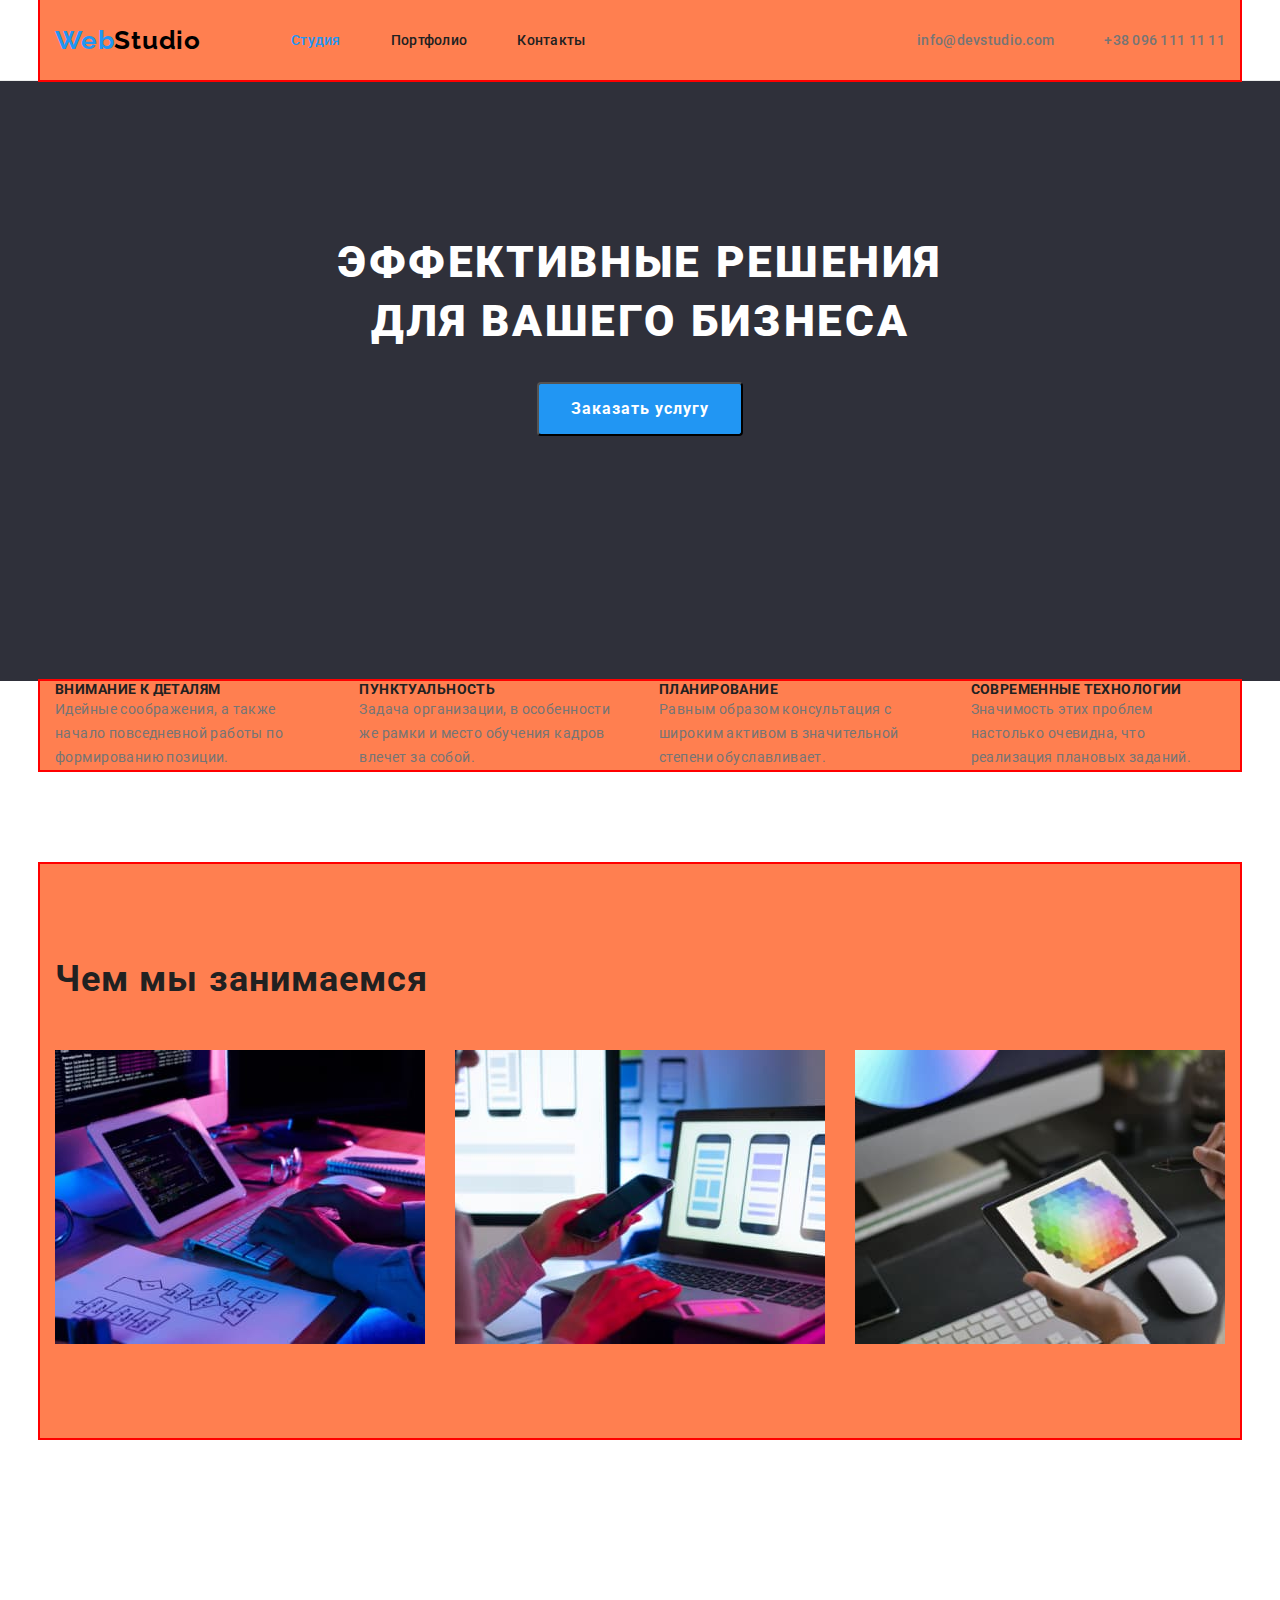
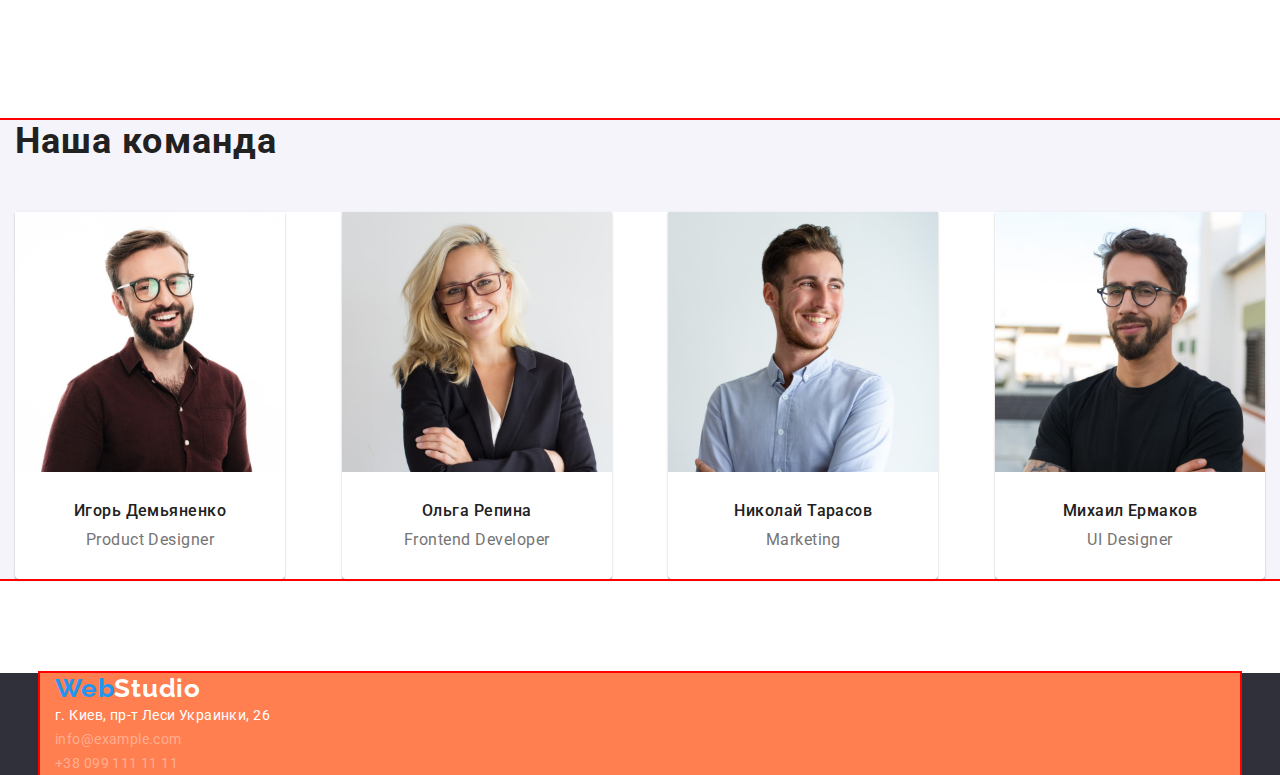
==== index.html @ 1c473a38 "правки" ====
<!DOCTYPE html>
<html lang="ru">
 <head>
    <meta charset="UTF-8">
    <meta http-equiv="X-UA-Compatible" content="IE=edge">
    <meta name="viewport" content="width=device-width, initial-scale=1.0">
    <title>ДЗ </title>
    <link 
       href="https://fonts.googleapis.com/css2?family=Raleway:wght@700&family=Roboto:wght@400;500;700;900&display=swap" 
       rel="stylesheet">
    <link  href="https://cdnjs.cloudflare.com/ajax/libs/modern-normalize/1.1.0/modern-normalize.min.css" rel="stylesheet">
      
    <link rel="stylesheet" href="./css/style.css">
 </head>
   <body>
        <header class="header">
            <div class="container header-container"> 
                <nav class="navigation">
                    <a class="site-logo" href="./index.html" lang="en">Web<span class="site-color">Studio</span> </a>
                    <ul class="site-nav list">
                        <li class="list-item"><a href="" class="link current">Студия</a></li>
                        <li class="list-item"><a href="./portfolio.html" class="link">Портфолио</a></li>
                        <li class="list-item"><a href="" class="link">Контакты</a> </li>
                    </ul>
                </nav>    
                    <ul class="contact-list list">
                        <li class="contact-item">
                            <a href="mailto:info@devstudio.com" class="contact-link">info@devstudio.com</a>
                        </li>
                        <li class="contact-item">
                            <a href="tel:+380961111111" class="contact-link">+38 096 111 11 11</a>
                        </li>
                    </ul>
            </div>
        </header>
        <main>
            <section  class="section box">
                <h1 class="box-title">Эффективные решения <br> для вашего бизнеса</h1>
                <button type="button" class="box-button">Заказать услугу</button>   
            </section>

            <section class="benefits section">
                <div class="container"> 
                    <h2 hidden> Наши преимущества</h2>
                    <ul class="benefits-list list">
                        <li class="benefits-item">
                            <h3 class="benefits-title">Внимание к деталям</h3>
                            <p class="benefits-text">
                                    Идейные соображения, а также начало повседневной работы по формированию позиции.
                            </p>
                        </li>
                        <li class="benefits-item">
                            <h3 class="benefits-title">Пунктуальность</h3>
                             <p class="benefits-text">
                                    Задача организации, в особенности же рамки и место обучения кадров влечет за собой.
                             </p>
                        </li>
                        <li class="benefits-item">
                            <h3 class="benefits-title">Планирование</h3>
                            <p class="benefits-text">
                                    Равным образом консультация с широким активом в значительной степени обуславливает.
                            </p>
                        </li>
                        <li class="benefits-item">
                            <h3 class="benefits-title">Современные технологии</h3>
                            <p class="benefits-text">
                                    Значимость этих проблем настолько очевидна, что реализация плановых заданий.
                            </p>
                        </li>
                    </ul>
                </div> 
            </section>   

            <section class="directions section">
                <div class="container">
                    <h2 class="directions-title">Чем мы занимаемся</h2>
                    <ul class="directions-list list"> 
                        <li class="directions-item">
                            <a href="#" class="directions-link"><img src="./images/box1.jpg" alt="Работает за компютером"  width="370" height="297"></a>
                        </li>  
                        <li class="directions-item">
                            <a href="#" class="directions-link"><img src="./images/box2.jpg" alt="Выбирает дизайн мобильного приложения" width="370" height="297"></a> 
                         </li>
                        <li class="directions-item">
                                <a href="#" class="directions-link"><img src="./images/box3.jpg" alt="Выбирает цвет в палитре" width="370" height="297"></a>
                         </li>
                     </ul>
                 </div>
            </section>       
                <section class="team section"></section>
                    <div class="container team-container"> 
                        <h2 class="team-title">Наша команда</h2>
                        <ul class="team-list list">
                            <li class="team-item">
                                <img src="./images/productdesigner.jpg" alt="Фото Игоря Демьяненко" width="270" height="260">
                                <h3 class="team-name">Игорь Демьяненко</h3>
                                <p class="team-position">Product Designer</p>
                            </li>                   
                            <li class="team-item">
                                <img src="./images/frontenddeveloper.jpg" alt="Фото Ольги Репиной" width="270" height="260">
                                <h3 class="team-name">Ольга Репина</h3>
                                <p class="team-position">Frontend Developer</p>
                            </li>
                            <li class="team-item">
                                <img src="./images/marketing.jpg" alt="Фото Николая Тарасова" width="270" height="260">
                                <h3 class="team-name">Николай Тарасов</h3>
                                <p class="team-position">Marketing</p>
                            </li>
                            <li class="team-item">
                                <img src="./images/uidesigner.jpg" alt="Фото Михаила Ермакова" width="270" height="260">
                                <h3 class="team-name">Михаил Ермаков</h3>
                                <p class="team-position">UI Designer</p>
                            </li>
                        </ul>   
                    </div> 
                </section>        
        </main>
        <footer class="footer">
            <div class="footer-container container"> 
                <a class="footer-logo"  href="./index.html" lang="en" >Web<span class="footer-color">Studio</span></a> 
                <address class="address">
                    <ul class="address-list list">
                        <li class="address-item">
                            <a href="https://www.google.com.ua/maps/place/%D0%B1%D1%83%D0%BB.+%D0%9B%D0%B5%D1%81%D0%B8+%D0%A3%D0%BA%D1%80%D0%B0%D0%B8%D0%BD%D0%BA%D0%B8,+26,+%D0%9A%D0%B8%D0%B5%D0%B2,+02000/@50.4265807,30.5361971,17z/data=!3m1!4b1!4m5!3m4!1s0x40d4cf0e033ecbe9:0x57a4dffefec77da0!8m2!3d50.4265807!4d30.5383858?hl=ru" 
                                target="_blank" class="footer-address">г. Киев, пр-т Леси Украинки, 26</a>
                            </li>
                        <li class="address-item">
                            <a href="mailto:info@example.com" class="footer-link">info@example.com</a>
                        </li>
                        <li class="address-item">
                            <a href="tel:+3809911111111" class="footer-link">+38 099 111 11 11</a>
                        </li>
                    </ul>
                </address>
            </div>    
        </footer>
   </body>
</html>
---- css/style.css ----
:root{
   --primary-text-color: #757575;
   --title-text-color: #212121;
   --accent-color: #2196F3;
   --color-logo: #000000;
   --color-background: #2F303A;
   --color-footer-contact: #FFFFFF60;
   --background-button-member: #F5F4FA;
   --primary-color-white: #FFFFFF;
   --color-box-button: #188CEB;
}
/*reset*/
h1,
h2,h3,h4,h5,h6,p{
    margin-top: 0;
    margin-bottom: 0;
}
body{
font-family: roboto, sans-serif;
}
.list {
    list-style: none;
    /* обнуление что бы не было пробития после списка*/
    padding: 0;
    margin: 0;
}
img {
    display: block;
    max-width: 100%;
    height: auto;
}

/*----------------*/
.container {
    width: 1200px;
    margin: 0 auto;
    padding: 0 15px;

   outline: 2px solid red;
   background-color: coral;
   
}
.section {
    padding-bottom: 94px;
}
/*header позиционирование*/
.header {
    border-bottom: 1px solid #ececec;
}

.header-container {
    display: flex;
    justify-content: center;
}

.navigation,
.site-nav,
.contact-list{
    display: flex;
    align-items: center;
}
.site-nav{
margin-left: 90px;
}
.list-item+.list-item {
    padding-left: 50px;
}
.list-item {
    display: flex;
    align-items: center;
}
.list-item a {
    display: flex;
    padding-top: 32px;
    padding-bottom: 32px;
}
.contact-list{
    margin-left: auto;
    
}
.contact-item+.contact-item {
    padding-left: 50px;
}



/* LOGO*/
.site-logo {
    color: var(--accent-color);
    font-family: Raleway, cursive;
    font-weight: 700;
    font-size: 26px;
    line-height: 1.17;
    text-decoration: none;
    text-transform: none;
    letter-spacing: 0.03em; 
    
}
.site-color{
    color: var(--color-logo);
}
/* NAV*/

.link {
    color: var(--title-text-color);
    font-weight: 500;
    font-size: 14px;
    line-height: 1.17;
    text-decoration: none;
    text-transform: none;
    letter-spacing: 0.02em; 
}
.link:hover,
.link:focus {
    color: var(--accent-color);
}
.site-nav .link.current {
    color: var(--accent-color);
}
.contact-link {
   color: var(--primary-text-color);
   font-weight: 500;
   font-size: 14px;
   line-height: 1.17;
   text-decoration: none;
   text-transform: none;
   letter-spacing: 0.02em;
}
.contact-link:hover,
.contact-link:focus {
   color: var(--accent-color);
}
/*MAIN секция BOX*/
.box {
    background-color: var(--color-background);
    text-align: center; 
    height: 600px;

    display: flex;
    flex-direction: column;
    justify-content: center;
    align-items: center;
    
}
.box-title{
    width: 969px;
    margin-bottom: 30px;

    color: var(--primary-color-white);
    font-weight: 900;
    font-size: 44px;
    line-height: 1.36;
    text-align: center;
    text-transform: uppercase;
    letter-spacing: 0.06em;
}
.box-button{
    color: var(--primary-color-white);
    background-color: var(--accent-color);
    font-family: Roboto,
     sans-serif;
    font-weight: 700;
    font-size: 16px;
    line-height: 1.88;
    cursor: pointer;
    text-transform: none;
    letter-spacing: 0.06em;

    transition-property: background-color;
    border-radius: 4px;
    padding: 10px 32px;
    display: flex;
}
.box-button:hover,
.box-button:focus{
    background-color: var(--color-box-button);
}

/* ПРЕИМУЩЕСТВА*/

.benefits-title{
   color: var(--title-text-color);
   font-weight: 700;
   font-size: 14px;
   line-height: 1.17;
   text-transform: uppercase;
   letter-spacing: 0.03em;
}
.benefits-text{
    color: var(--primary-text-color);
    font-size: 14px;
    line-height: 1.71;
    text-transform: none;
    letter-spacing: 0.03em;
}
.advantages.section {
    padding-top: 94px;
}

.benefits-list{
    display: flex;  
}
.benefits-item+.benefits-item {
    padding-left: 30px;
}
/*-------Чем мы занимаемся----------*/

.directions{
    display: flex;
    flex-direction: column;
    justify-content: center;
    align-items: center;
}
.directions-title{
    display: flex;
    margin: 0 auto;
    margin-top: 94px;

     color: var(--title-text-color);
     font-weight: 700;
     font-size: 36px;
     line-height: 1.17;
     text-align: center;
     text-transform: none;
     letter-spacing: 0.03em;
}
.directions-list{
    display: flex;
    justify-content: space-between;
    margin: 0;
    padding: 0;
    margin-top: 50px;
    padding-bottom: 94px;
    
}
.directions-item{
    display: flex;
}
.directions-item+.directions-item {
    padding-left: 30px;
}

.team-list {
    background-color: var(--primary-color-white);
}
.team-title {
    color: var(--title-text-color);
    font-weight: 700;
    font-size: 36px;
    line-height: 1.17;
    text-align: center;
    text-transform: none;
    letter-spacing: 0.03em;
}
.team-name {
    margin: 0;
    margin-top: 30px;

    color: var(--title-text-color);
    font-weight: 500;
    font-size: 16px;
    line-height: 1.17;
    text-align: center;
    text-transform: none;
    letter-spacing: 0.03em;
}
.team-position {
    margin-top: 10px;
    margin-bottom: 30px;

    color: var(--primary-text-color);
    font-size: 16px;
    line-height: 1.17;
    text-align: center;
    text-transform: none;
    letter-spacing: 0.03em;
}
/*--позиц*/
.team-container {
    margin-left: auto;
    margin-right: auto;
    justify-content: center;
    width: 100%;
    background-color: var(--background-button-member);
}
.team{
    display: flex;
    flex-direction: column;
    justify-content: center;
    align-items: center;
}
.team-title{
    display: flex;
    margin: 0 auto;
    margin-top: 94px;
}
.team-list{
    display: flex;
    margin: 0;
    padding: 0;
    margin-top: 50px;
    margin-bottom: 94px;
    justify-content: space-between;
}
.team-item+.team-item{
    margin-left: 30px;
}

.team-list img{
display: block;
}
.team-item{

    display: flex;
    flex-direction: column;
    background-color: var(--primary-color-white);
    box-shadow: 0px 1px 3px rgba(0, 0, 0, 0.12),
    0px 1px 1px rgba(0, 0, 0, 0.14),
    0px 2px 1px rgba(0, 0, 0, 0.2);
    border-radius: 0px 0px 4px 4px;
}
/*footer*/
.footer {
    background-color: var(--color-background);
}
.footer-logo {
    color: var(--accent-color);
    font-family: Raleway;
    font-weight: 700;
    font-size: 26px;
    line-height: 1.17;
    text-decoration: none;
    text-transform: none;
    letter-spacing: 0.03em;
}
.footer-color {
    color: var(--primary-color-white);
}
.footer-address {
    color: var(--primary-color-white);
    font-style: normal;
    font-size: 14px;
    line-height: 1.71;
    text-decoration: none;
    text-transform: none;
    letter-spacing: 0.03em;
}
.footer-link {
    color: var(--color-footer-contact);
    font-style: normal;
    font-size: 14px;
    line-height: 1.71;
    text-decoration: none;
    text-transform: none;
    letter-spacing: 0.03em;
}
.footer-container{
    display: flex;
    flex-direction: column;
    justify-content: center;
    align-items: flex-start;
}

/* портфолио*/
.filter-button {
    color: var(--title-text-color);
    background-color: var(--background-button-member);
    font-weight: 500;
    font-size: 16px;
    line-height: 1.63;
    text-align: center;
    cursor: pointer;
    text-transform: none;
    letter-spacing: 0.03em;
    font-family: inherit;
    border: none;
}
.filter-button:hover,
.filters-button:focus {
   background-color: var(--accent-color);
   color: var(--primary-color-white);
}
.presentation-subject {
    color: var(--title-text-color);
    font-weight: 700;
    font-size: 18px;
    line-height: 2;
    text-transform: none;
    letter-spacing: 0.06em;
}
.presentation-direction {
    color: var(--primary-text-color);
    font-size: 16px;
    line-height: 1.88;
    text-transform: none;
    letter-spacing: 0.03em;
}
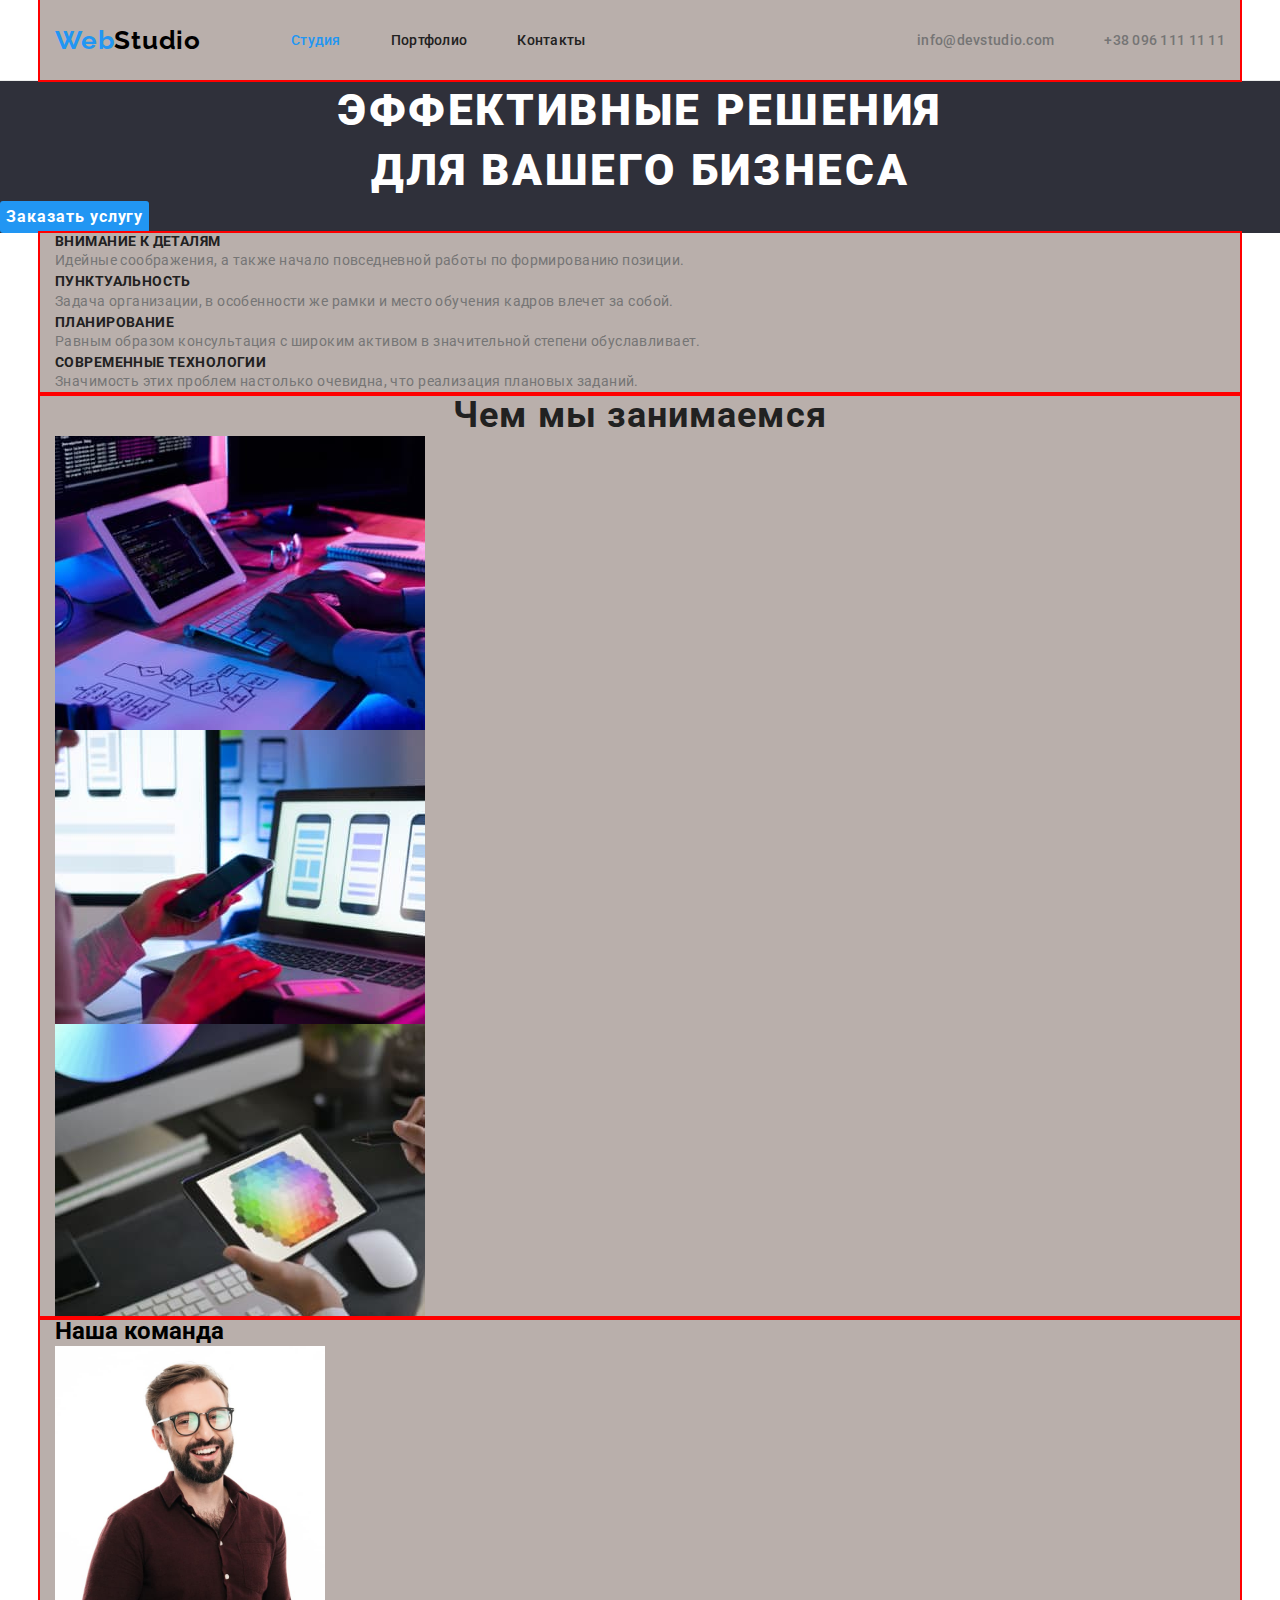
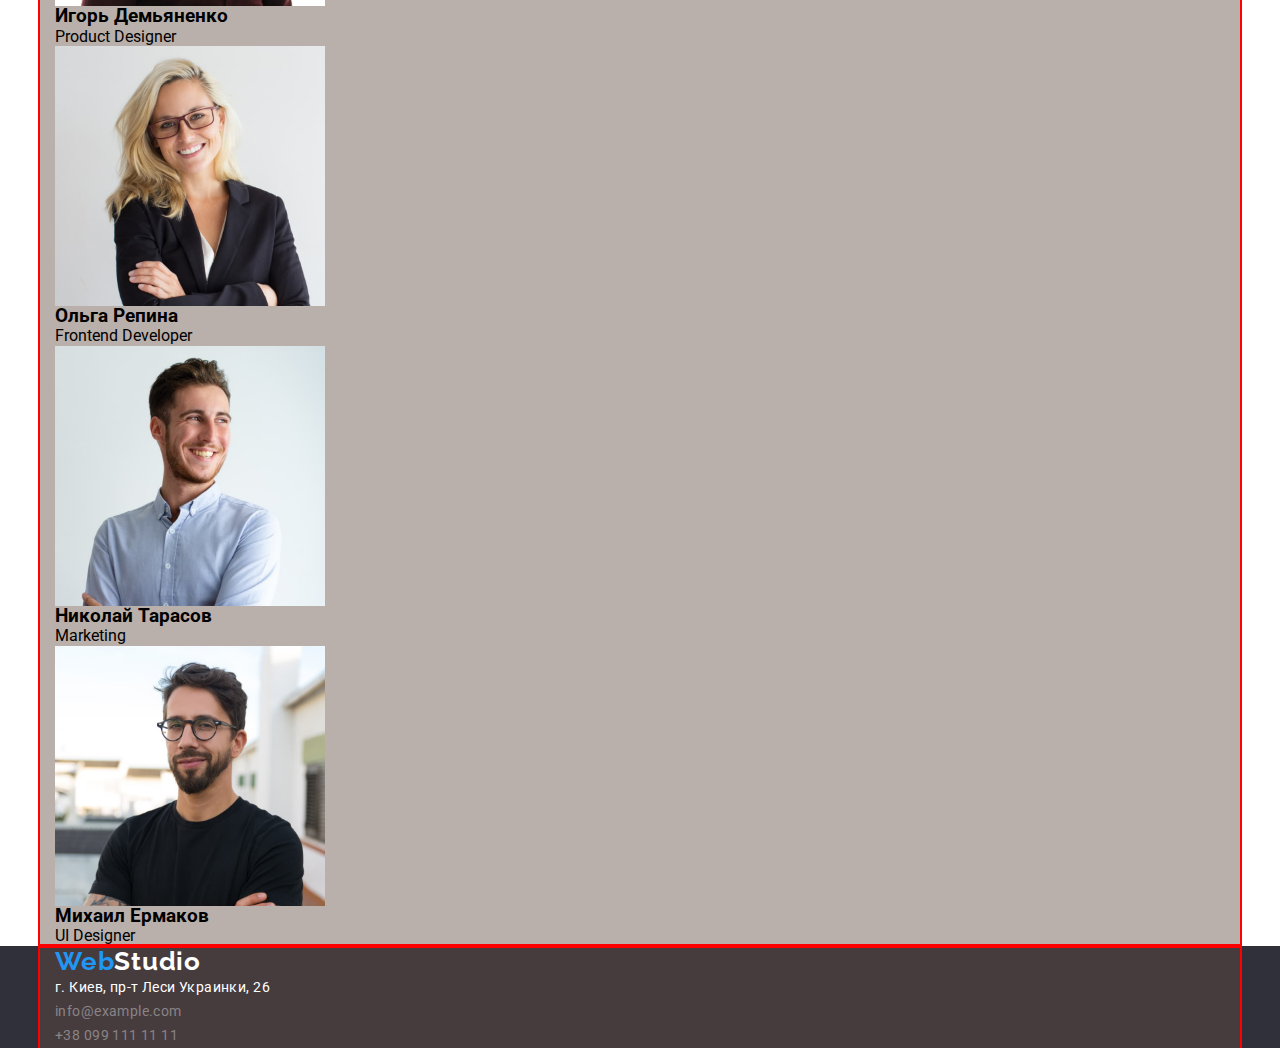
==== commit 82c81c80: "header" ====
--- a/index.html
+++ b/index.html
@@ -13,22 +13,23 @@
     <link rel="stylesheet" href="./css/style.css">
  </head>
    <body>
+       <!--LOGO----NAV--> 
         <header class="header">
             <div class="container header-container"> 
-                <nav class="navigation">
-                    <a class="site-logo" href="./index.html" lang="en">Web<span class="site-color">Studio</span> </a>
-                    <ul class="site-nav list">
-                        <li class="list-item"><a href="" class="link current">Студия</a></li>
-                        <li class="list-item"><a href="./portfolio.html" class="link">Портфолио</a></li>
-                        <li class="list-item"><a href="" class="link">Контакты</a> </li>
+                <nav class="nav">
+                    <a class="logo" href="./index.html" lang="en">Web<span class="logo-color">Studio</span> </a>
+                    <ul class="nav-list list">
+                        <li class="nav-item"><a href="" class="nav-link link current">Студия</a></li>
+                        <li class="nav-item"><a href="./portfolio.html" class="nav-link link">Портфолио</a></li>
+                        <li class="nav-item"><a href="" class="nav-link link">Контакты</a> </li>
                     </ul>
                 </nav>    
                     <ul class="contact-list list">
                         <li class="contact-item">
-                            <a href="mailto:info@devstudio.com" class="contact-link">info@devstudio.com</a>
+                            <a href="mailto:info@devstudio.com" class="contact-link link">info@devstudio.com</a>
                         </li>
                         <li class="contact-item">
-                            <a href="tel:+380961111111" class="contact-link">+38 096 111 11 11</a>
+                            <a href="tel:+380961111111" class="contact-link link" >+38 096 111 11 11</a>
                         </li>
                     </ul>
             </div>
--- a/css/style.css
+++ b/css/style.css
@@ -1,105 +1,102 @@
-:root{
-   --primary-text-color: #757575;
-   --title-text-color: #212121;
-   --accent-color: #2196F3;
-   --color-logo: #000000;
-   --color-background: #2F303A;
-   --color-footer-contact: #FFFFFF60;
-   --background-button-member: #F5F4FA;
-   --primary-color-white: #FFFFFF;
-   --color-box-button: #188CEB;
-}
+:root {
+    --primary-text-color: #757575;
+    --title-text-color: #212121;
+    --accent-color: #2196F3;
+    --color-logo: #000000;
+    --color-background: #2F303A;
+    --color-footer-contact: #FFFFFF60;
+    --background-button-member: #F5F4FA;
+    --primary-color-white: #FFFFFF;
+    --color-box-button: #188CEB;
+
+}
+
 /*reset*/
 h1,
-h2,h3,h4,h5,h6,p{
+h2,
+h3,
+h4,
+h5,
+h6,
+p {
     margin-top: 0;
     margin-bottom: 0;
 }
-body{
-font-family: roboto, sans-serif;
-}
+
+/* Container */
+
+.container {
+    width: 1200px;
+    padding: 0 15px;
+    margin: 0 auto;
+
+    outline: 2px solid red;
+    background-color: rgba(99, 76, 67, 0.449); 
+}
+body {
+    font-family: roboto, sans-serif;
+}
+
 .list {
     list-style: none;
-    /* обнуление что бы не было пробития после списка*/
     padding: 0;
     margin: 0;
 }
+
 img {
     display: block;
     max-width: 100%;
     height: auto;
 }
 
-/*----------------*/
-.container {
-    width: 1200px;
-    margin: 0 auto;
-    padding: 0 15px;
-
-   outline: 2px solid red;
-   background-color: coral;
-   
-}
-.section {
-    padding-bottom: 94px;
-}
-/*header позиционирование*/
+/* LOGO*/
+/* NAV*/
+.logo {
+    color: var(--accent-color);
+    font-family: Raleway, cursive;
+    font-weight: 700;
+    font-size: 26px;
+    line-height: 1.17;
+    text-decoration: none;
+    text-transform: none;
+    letter-spacing: 0.03em;
+}
+.logo-color {
+    color: var(--color-logo);
+}
 .header {
     border-bottom: 1px solid #ececec;
 }
-
-.header-container {
+.header-container{
     display: flex;
     justify-content: center;
 }
-
-.navigation,
-.site-nav,
-.contact-list{
+.nav,
+.nav-list,
+.contact-list {
     display: flex;
     align-items: center;
 }
-.site-nav{
-margin-left: 90px;
-}
-.list-item+.list-item {
-    padding-left: 50px;
-}
-.list-item {
-    display: flex;
-    align-items: center;
-}
-.list-item a {
+/*.nav-list .nav-item:not(:last-child){
+    margin-right: 50px;
+}*/
+.nav-list .nav-item+.nav-item {
+    margin-left: 50px;
+}
+.nav-list {
+    margin-left: 90px;
+}
+.contact-item+.contact-item{
+   margin-left: 50px;
+}
+.contact-list{
+   margin-left: auto;
+}
+.nav-item a{
     display: flex;
     padding-top: 32px;
     padding-bottom: 32px;
 }
-.contact-list{
-    margin-left: auto;
-    
-}
-.contact-item+.contact-item {
-    padding-left: 50px;
-}
-
-
-
-/* LOGO*/
-.site-logo {
-    color: var(--accent-color);
-    font-family: Raleway, cursive;
-    font-weight: 700;
-    font-size: 26px;
-    line-height: 1.17;
-    text-decoration: none;
-    text-transform: none;
-    letter-spacing: 0.03em; 
-    
-}
-.site-color{
-    color: var(--color-logo);
-}
-/* NAV*/
 
 .link {
     color: var(--title-text-color);
@@ -108,44 +105,40 @@
     line-height: 1.17;
     text-decoration: none;
     text-transform: none;
-    letter-spacing: 0.02em; 
-}
+    letter-spacing: 0.02em;
+}
+
 .link:hover,
 .link:focus {
     color: var(--accent-color);
 }
-.site-nav .link.current {
-    color: var(--accent-color);
-}
+
+.nav-list .link.current {
+    color: var(--accent-color);
+}
+
 .contact-link {
-   color: var(--primary-text-color);
-   font-weight: 500;
-   font-size: 14px;
-   line-height: 1.17;
-   text-decoration: none;
-   text-transform: none;
-   letter-spacing: 0.02em;
-}
+    color: var(--primary-text-color);
+    font-weight: 500;
+    font-size: 14px;
+    line-height: 1.17;
+    text-decoration: none;
+    text-transform: none;
+    letter-spacing: 0.02em;
+}
+
 .contact-link:hover,
 .contact-link:focus {
-   color: var(--accent-color);
-}
-/*MAIN секция BOX*/
+    color: var(--accent-color);
+}
+
+/*----------*/
+
 .box {
-    background-color: var(--color-background);
-    text-align: center; 
-    height: 600px;
-
-    display: flex;
-    flex-direction: column;
-    justify-content: center;
-    align-items: center;
-    
-}
-.box-title{
-    width: 969px;
-    margin-bottom: 30px;
-
+    background-color: var(--color-background)
+}
+
+.box-title {
     color: var(--primary-color-white);
     font-weight: 900;
     font-size: 44px;
@@ -154,96 +147,52 @@
     text-transform: uppercase;
     letter-spacing: 0.06em;
 }
-.box-button{
+
+.box-button {
     color: var(--primary-color-white);
     background-color: var(--accent-color);
-    font-family: Roboto,
-     sans-serif;
     font-weight: 700;
     font-size: 16px;
     line-height: 1.88;
     cursor: pointer;
     text-transform: none;
     letter-spacing: 0.06em;
-
-    transition-property: background-color;
-    border-radius: 4px;
-    padding: 10px 32px;
-    display: flex;
-}
+    border: 0px;
+    border-radius: 3px;
+}
+
 .box-button:hover,
-.box-button:focus{
+.box-button:focus {
     background-color: var(--color-box-button);
 }
 
-/* ПРЕИМУЩЕСТВА*/
-
-.benefits-title{
-   color: var(--title-text-color);
-   font-weight: 700;
-   font-size: 14px;
-   line-height: 1.17;
-   text-transform: uppercase;
-   letter-spacing: 0.03em;
-}
-.benefits-text{
+.benefits-title {
+    color: var(--title-text-color);
+    font-weight: 700;
+    font-size: 14px;
+    line-height: 1.17;
+    text-transform: uppercase;
+    letter-spacing: 0.03em;
+}
+
+.benefits-text {
     color: var(--primary-text-color);
     font-size: 14px;
     line-height: 1.71;
     text-transform: none;
     letter-spacing: 0.03em;
 }
-.advantages.section {
-    padding-top: 94px;
-}
-
-.benefits-list{
-    display: flex;  
-}
-.benefits-item+.benefits-item {
-    padding-left: 30px;
-}
-/*-------Чем мы занимаемся----------*/
-
-.directions{
-    display: flex;
-    flex-direction: column;
-    justify-content: center;
-    align-items: center;
-}
-.directions-title{
-    display: flex;
-    margin: 0 auto;
-    margin-top: 94px;
-
-     color: var(--title-text-color);
-     font-weight: 700;
-     font-size: 36px;
-     line-height: 1.17;
-     text-align: center;
-     text-transform: none;
-     letter-spacing: 0.03em;
-}
-.directions-list{
-    display: flex;
-    justify-content: space-between;
-    margin: 0;
-    padding: 0;
-    margin-top: 50px;
-    padding-bottom: 94px;
-    
-}
-.directions-item{
-    display: flex;
-}
-.directions-item+.directions-item {
-    padding-left: 30px;
-}
-
-.team-list {
+
+.member {
+    background-color: var(--background-button-member);
+}
+
+.cards {
     background-color: var(--primary-color-white);
 }
-.team-title {
+
+.directions-title,
+.member-title {
     color: var(--title-text-color);
     font-weight: 700;
     font-size: 36px;
@@ -252,10 +201,8 @@
     text-transform: none;
     letter-spacing: 0.03em;
 }
-.team-name {
-    margin: 0;
-    margin-top: 30px;
-
+
+.member-name {
     color: var(--title-text-color);
     font-weight: 500;
     font-size: 16px;
@@ -264,10 +211,8 @@
     text-transform: none;
     letter-spacing: 0.03em;
 }
-.team-position {
-    margin-top: 10px;
-    margin-bottom: 30px;
-
+
+.member-position {
     color: var(--primary-text-color);
     font-size: 16px;
     line-height: 1.17;
@@ -275,54 +220,12 @@
     text-transform: none;
     letter-spacing: 0.03em;
 }
-/*--позиц*/
-.team-container {
-    margin-left: auto;
-    margin-right: auto;
-    justify-content: center;
-    width: 100%;
-    background-color: var(--background-button-member);
-}
-.team{
-    display: flex;
-    flex-direction: column;
-    justify-content: center;
-    align-items: center;
-}
-.team-title{
-    display: flex;
-    margin: 0 auto;
-    margin-top: 94px;
-}
-.team-list{
-    display: flex;
-    margin: 0;
-    padding: 0;
-    margin-top: 50px;
-    margin-bottom: 94px;
-    justify-content: space-between;
-}
-.team-item+.team-item{
-    margin-left: 30px;
-}
-
-.team-list img{
-display: block;
-}
-.team-item{
-
-    display: flex;
-    flex-direction: column;
-    background-color: var(--primary-color-white);
-    box-shadow: 0px 1px 3px rgba(0, 0, 0, 0.12),
-    0px 1px 1px rgba(0, 0, 0, 0.14),
-    0px 2px 1px rgba(0, 0, 0, 0.2);
-    border-radius: 0px 0px 4px 4px;
-}
+
 /*footer*/
 .footer {
     background-color: var(--color-background);
 }
+
 .footer-logo {
     color: var(--accent-color);
     font-family: Raleway;
@@ -333,9 +236,11 @@
     text-transform: none;
     letter-spacing: 0.03em;
 }
+
 .footer-color {
     color: var(--primary-color-white);
 }
+
 .footer-address {
     color: var(--primary-color-white);
     font-style: normal;
@@ -345,6 +250,7 @@
     text-transform: none;
     letter-spacing: 0.03em;
 }
+
 .footer-link {
     color: var(--color-footer-contact);
     font-style: normal;
@@ -354,12 +260,6 @@
     text-transform: none;
     letter-spacing: 0.03em;
 }
-.footer-container{
-    display: flex;
-    flex-direction: column;
-    justify-content: center;
-    align-items: flex-start;
-}
 
 /* портфолио*/
 .filter-button {
@@ -375,11 +275,13 @@
     font-family: inherit;
     border: none;
 }
+
 .filter-button:hover,
 .filters-button:focus {
-   background-color: var(--accent-color);
-   color: var(--primary-color-white);
-}
+    background-color: var(--accent-color);
+    color: var(--primary-color-white);
+}
+
 .presentation-subject {
     color: var(--title-text-color);
     font-weight: 700;
@@ -388,6 +290,7 @@
     text-transform: none;
     letter-spacing: 0.06em;
 }
+
 .presentation-direction {
     color: var(--primary-text-color);
     font-size: 16px;
@@ -395,4 +298,3 @@
     text-transform: none;
     letter-spacing: 0.03em;
 }
-
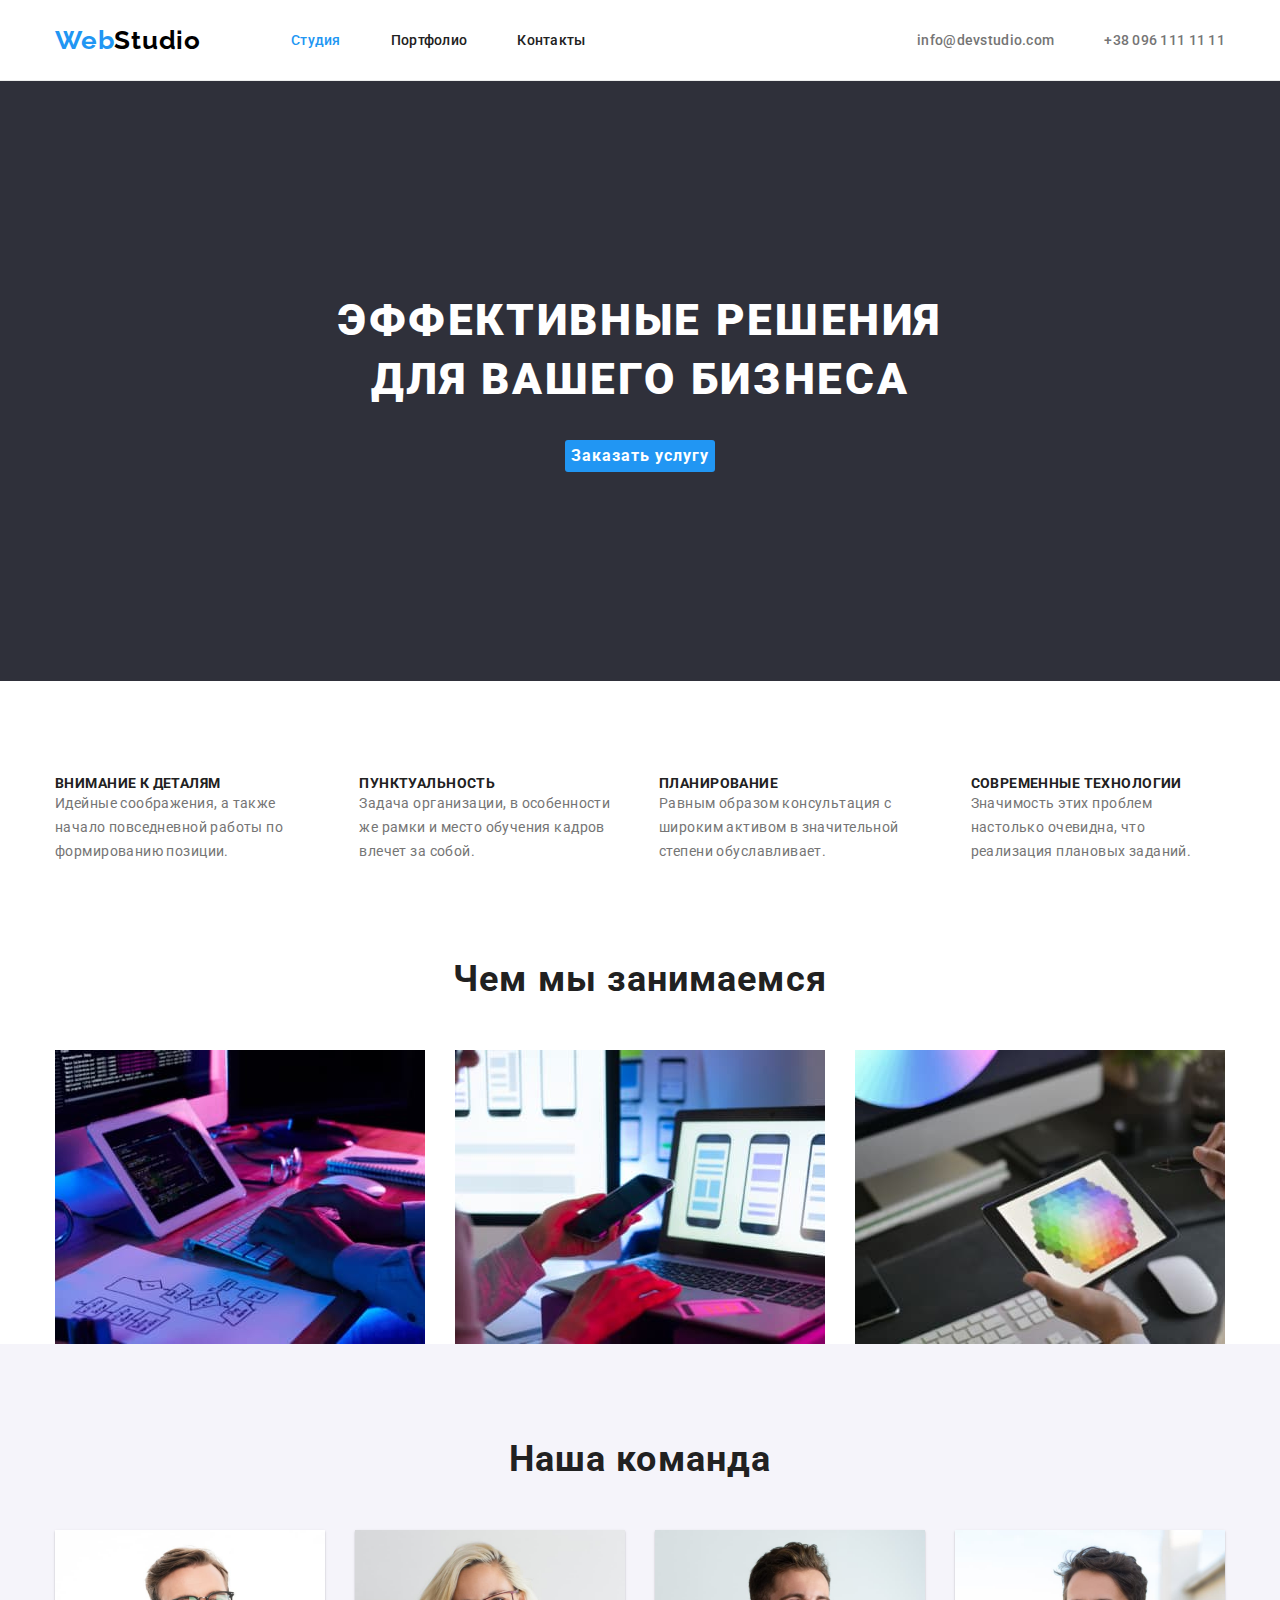
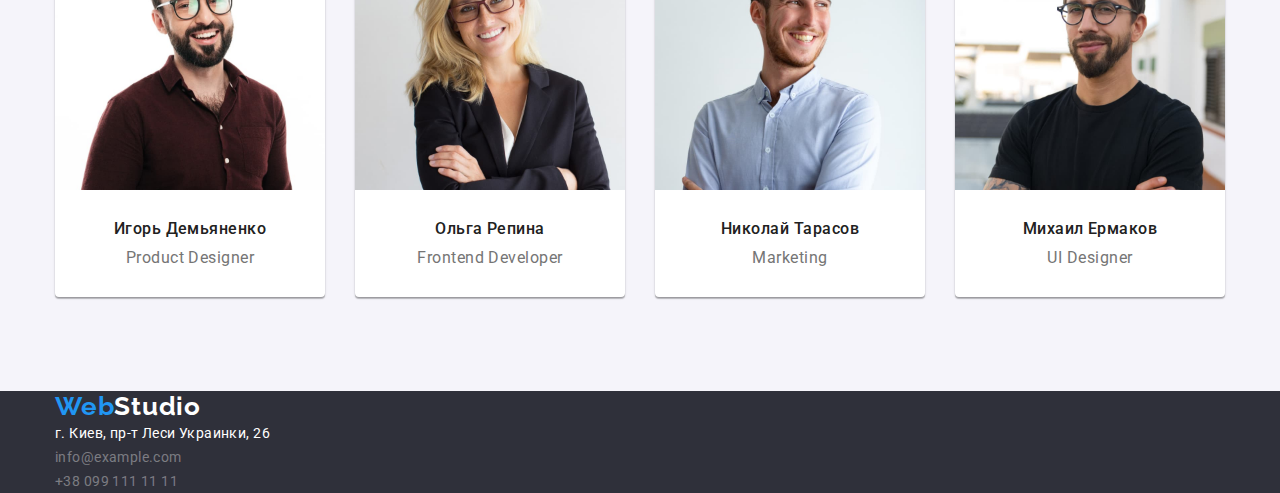
==== commit 15cf8746: "main" ====
--- a/index.html
+++ b/index.html
@@ -4,7 +4,7 @@
     <meta charset="UTF-8">
     <meta http-equiv="X-UA-Compatible" content="IE=edge">
     <meta name="viewport" content="width=device-width, initial-scale=1.0">
-    <title>ДЗ </title>
+    <title>ДЗ 3</title>
     <link 
        href="https://fonts.googleapis.com/css2?family=Raleway:wght@700&family=Roboto:wght@400;500;700;900&display=swap" 
        rel="stylesheet">
@@ -35,11 +35,12 @@
             </div>
         </header>
         <main>
+            <!----BOX ------>
             <section  class="section box">
                 <h1 class="box-title">Эффективные решения <br> для вашего бизнеса</h1>
                 <button type="button" class="box-button">Заказать услугу</button>   
             </section>
-
+            <!--ПРЕТМУЩЕСТВА-->
             <section class="benefits section">
                 <div class="container"> 
                     <h2 hidden> Наши преимущества</h2>
@@ -71,7 +72,7 @@
                     </ul>
                 </div> 
             </section>   
-
+            <!--Чем мы занимаемся-->
             <section class="directions section">
                 <div class="container">
                     <h2 class="directions-title">Чем мы занимаемся</h2>
@@ -82,35 +83,43 @@
                         <li class="directions-item">
                             <a href="#" class="directions-link"><img src="./images/box2.jpg" alt="Выбирает дизайн мобильного приложения" width="370" height="297"></a> 
                          </li>
-                        <li class="directions-item">
-                                <a href="#" class="directions-link"><img src="./images/box3.jpg" alt="Выбирает цвет в палитре" width="370" height="297"></a>
+                        <li class="directions-item"><a href="#" class="directions-link"><img src="./images/box3.jpg" alt="Выбирает цвет в палитре" width="370" height="297"></a>
                          </li>
                      </ul>
                  </div>
-            </section>       
-                <section class="team section"></section>
+            </section>   
+            <!--Наша команда-->
+                <section class="team section">
                     <div class="container team-container"> 
                         <h2 class="team-title">Наша команда</h2>
                         <ul class="team-list list">
                             <li class="team-item">
                                 <img src="./images/productdesigner.jpg" alt="Фото Игоря Демьяненко" width="270" height="260">
-                                <h3 class="team-name">Игорь Демьяненко</h3>
-                                <p class="team-position">Product Designer</p>
+                                <div class="team-item-text-container">
+                                    <h3 class="team-name">Игорь Демьяненко</h3>
+                                    <p class="team-position">Product Designer</p>
+                                </div>
                             </li>                   
                             <li class="team-item">
                                 <img src="./images/frontenddeveloper.jpg" alt="Фото Ольги Репиной" width="270" height="260">
-                                <h3 class="team-name">Ольга Репина</h3>
-                                <p class="team-position">Frontend Developer</p>
+                                <div class="team-item-text-container">
+                                    <h3 class="team-name">Ольга Репина</h3>
+                                    <p class="team-position">Frontend Developer</p>
+                                </div>    
                             </li>
                             <li class="team-item">
                                 <img src="./images/marketing.jpg" alt="Фото Николая Тарасова" width="270" height="260">
-                                <h3 class="team-name">Николай Тарасов</h3>
-                                <p class="team-position">Marketing</p>
+                                <div class="team-item-text-container">
+                                    <h3 class="team-name">Николай Тарасов</h3>
+                                    <p class="team-position">Marketing</p>
+                                </div>
                             </li>
                             <li class="team-item">
                                 <img src="./images/uidesigner.jpg" alt="Фото Михаила Ермакова" width="270" height="260">
-                                <h3 class="team-name">Михаил Ермаков</h3>
-                                <p class="team-position">UI Designer</p>
+                                <div class="team-item-text-container">
+                                    <h3 class="team-name">Михаил Ермаков</h3>
+                                    <p class="team-position">UI Designer</p>
+                                </div>
                             </li>
                         </ul>   
                     </div> 
--- a/css/style.css
+++ b/css/style.css
@@ -30,8 +30,8 @@
     padding: 0 15px;
     margin: 0 auto;
 
-    outline: 2px solid red;
-    background-color: rgba(99, 76, 67, 0.449); 
+   /*outline: 2px solid red;
+    background-color: coral;*/
 }
 body {
     font-family: roboto, sans-serif;
@@ -93,11 +93,10 @@
    margin-left: auto;
 }
 .nav-item a{
-    display: flex;
+    display: block;
     padding-top: 32px;
     padding-bottom: 32px;
 }
-
 .link {
     color: var(--title-text-color);
     font-weight: 500;
@@ -107,16 +106,13 @@
     text-transform: none;
     letter-spacing: 0.02em;
 }
-
 .link:hover,
 .link:focus {
     color: var(--accent-color);
 }
-
 .nav-list .link.current {
     color: var(--accent-color);
 }
-
 .contact-link {
     color: var(--primary-text-color);
     font-weight: 500;
@@ -126,19 +122,27 @@
     text-transform: none;
     letter-spacing: 0.02em;
 }
-
 .contact-link:hover,
 .contact-link:focus {
     color: var(--accent-color);
 }
 
-/*----------*/
+/*----BOX ------*/
 
 .box {
-    background-color: var(--color-background)
-}
-
+    display: flex;
+    flex-direction: column;
+    justify-content: center;
+    align-items: center;
+    text-align: center;
+    height: 600px;
+
+    background-color: var(--color-background);
+}
 .box-title {
+    width: 696px;
+    margin-bottom: 30px;
+
     color: var(--primary-color-white);
     font-weight: 900;
     font-size: 44px;
@@ -146,11 +150,14 @@
     text-align: center;
     text-transform: uppercase;
     letter-spacing: 0.06em;
-}
-
+}    
 .box-button {
+     display: flex;
+
     color: var(--primary-color-white);
     background-color: var(--accent-color);
+    font-family: Roboto,
+    sans-serif;
     font-weight: 700;
     font-size: 16px;
     line-height: 1.88;
@@ -160,12 +167,14 @@
     border: 0px;
     border-radius: 3px;
 }
-
 .box-button:hover,
 .box-button:focus {
     background-color: var(--color-box-button);
 }
 
+
+/* ПРЕТМУЩЕСТВА*/
+
 .benefits-title {
     color: var(--title-text-color);
     font-weight: 700;
@@ -174,7 +183,6 @@
     text-transform: uppercase;
     letter-spacing: 0.03em;
 }
-
 .benefits-text {
     color: var(--primary-text-color);
     font-size: 14px;
@@ -182,27 +190,68 @@
     text-transform: none;
     letter-spacing: 0.03em;
 }
-
-.member {
+.benefits-list{
+    display: flex;
+}
+.benefits-list .benefits-item+.benefits-item {
+    margin-left: 30px;
+}
+.benefits.section {
+    padding-top: 94px;
+}
+
+/* Чем мы занимаемся----------*/
+
+.directions-title{
+     color: var(--title-text-color);
+     font-weight: 700;
+     font-size: 36px;
+     line-height: 1.17;
+     text-align: center;
+     text-transform: none;
+     letter-spacing: 0.03em;
+}
+.directions-list{
+    display: flex;
+    padding-top: 50px;
+}
+.directions-item+.directions-item{
+    margin-left: 30px;
+}
+.directions.section{
+    padding-top: 94px;
+}
+
+/*Наша команда----------------*/
+
+.team-title {
+    padding-top: 94px;
+
+    color: var(--title-text-color);
+    font-weight: 700;
+    font-size: 36px;
+    line-height: 1.17;
+    text-align: center;
+    text-transform: none;
+    letter-spacing: 0.03em;
+}
+.team {
     background-color: var(--background-button-member);
-}
-
-.cards {
+
+    /*outline: 2px solid red;
+    background-color: coral;*/
+}
+.team-item {
     background-color: var(--primary-color-white);
-}
-
-.directions-title,
-.member-title {
-    color: var(--title-text-color);
-    font-weight: 700;
-    font-size: 36px;
-    line-height: 1.17;
-    text-align: center;
-    text-transform: none;
-    letter-spacing: 0.03em;
-}
-
-.member-name {
+    box-shadow: 0px 1px 3px rgba(0, 0, 0, 0.12),
+    0px 1px 1px rgba(0, 0, 0, 0.14),
+    0px 2px 1px rgba(0, 0, 0, 0.2);
+    border-radius: 0px 0px 4px 4px;
+}
+.team-item+.team-item{
+    margin-left: 30px;
+}
+.team-name {
     color: var(--title-text-color);
     font-weight: 500;
     font-size: 16px;
@@ -211,8 +260,9 @@
     text-transform: none;
     letter-spacing: 0.03em;
 }
-
-.member-position {
+.team-position {
+    margin-top: 10px;
+
     color: var(--primary-text-color);
     font-size: 16px;
     line-height: 1.17;
@@ -220,7 +270,14 @@
     text-transform: none;
     letter-spacing: 0.03em;
 }
-
+.team-list{
+    display: flex;
+    margin-top: 50px;
+    padding-bottom: 94px;
+}
+.team-item-text-container{
+    margin: 30px 0;
+}
 /*footer*/
 .footer {
     background-color: var(--color-background);
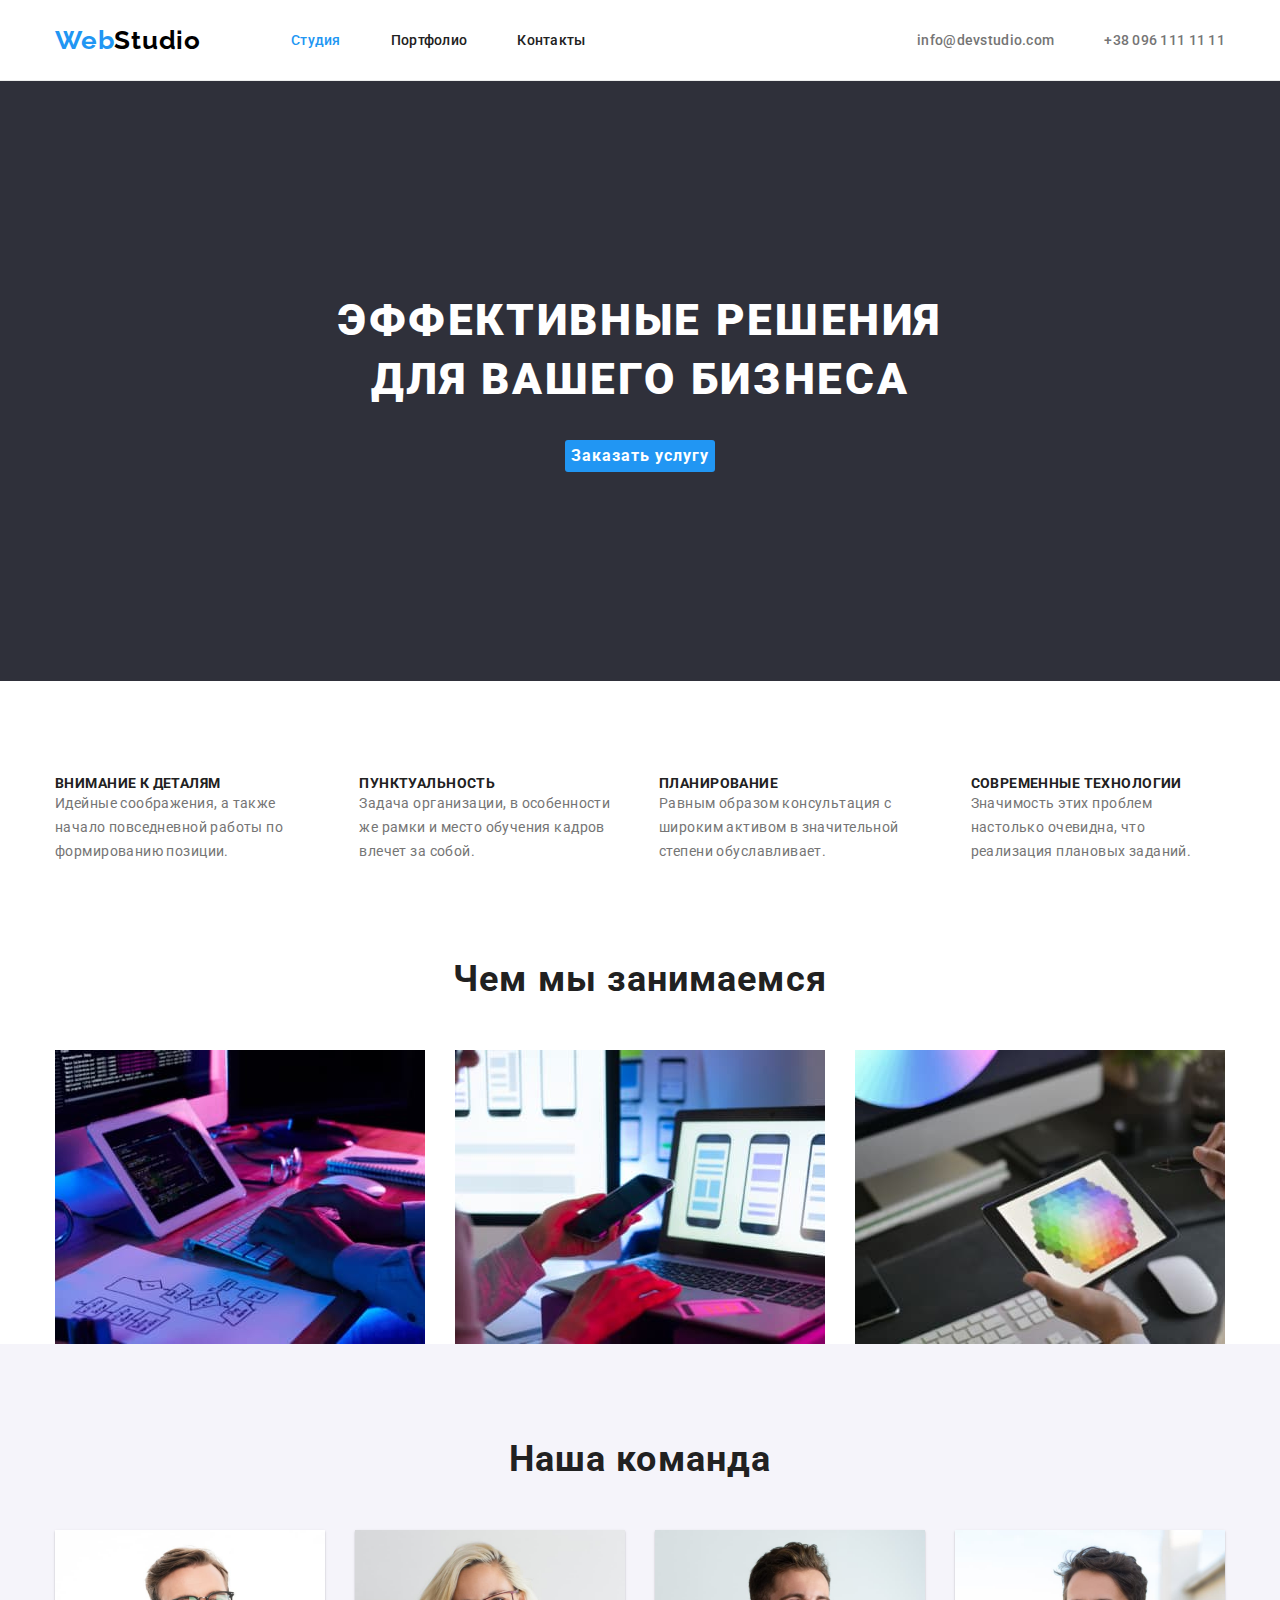
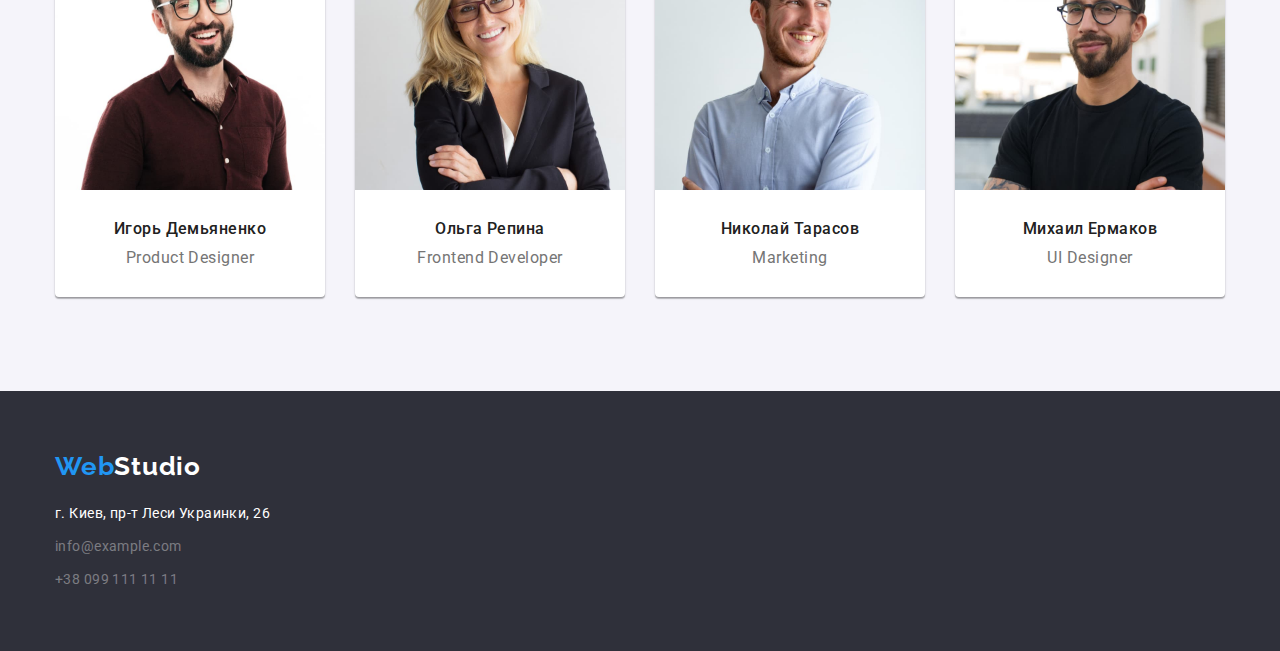
==== commit d5c6239f: "footer" ====
--- a/index.html
+++ b/index.html
@@ -125,9 +125,11 @@
                     </div> 
                 </section>        
         </main>
+        <!--footer-->
         <footer class="footer">
             <div class="footer-container container"> 
                 <a class="footer-logo"  href="./index.html" lang="en" >Web<span class="footer-color">Studio</span></a> 
+                
                 <address class="address">
                     <ul class="address-list list">
                         <li class="address-item">
--- a/css/style.css
+++ b/css/style.css
@@ -281,8 +281,18 @@
 /*footer*/
 .footer {
     background-color: var(--color-background);
-}
-
+    padding: 60px 0;
+}
+.address{
+    margin-top: 20px;
+}
+.address-list{
+    display: flex;
+    flex-direction: column;
+} 
+.address-item+.address-item{
+    margin-top: 9px;
+}
 .footer-logo {
     color: var(--accent-color);
     font-family: Raleway;
@@ -293,11 +303,9 @@
     text-transform: none;
     letter-spacing: 0.03em;
 }
-
 .footer-color {
     color: var(--primary-color-white);
 }
-
 .footer-address {
     color: var(--primary-color-white);
     font-style: normal;
@@ -307,7 +315,6 @@
     text-transform: none;
     letter-spacing: 0.03em;
 }
-
 .footer-link {
     color: var(--color-footer-contact);
     font-style: normal;
@@ -318,6 +325,7 @@
     letter-spacing: 0.03em;
 }
 
+
 /* портфолио*/
 .filter-button {
     color: var(--title-text-color);
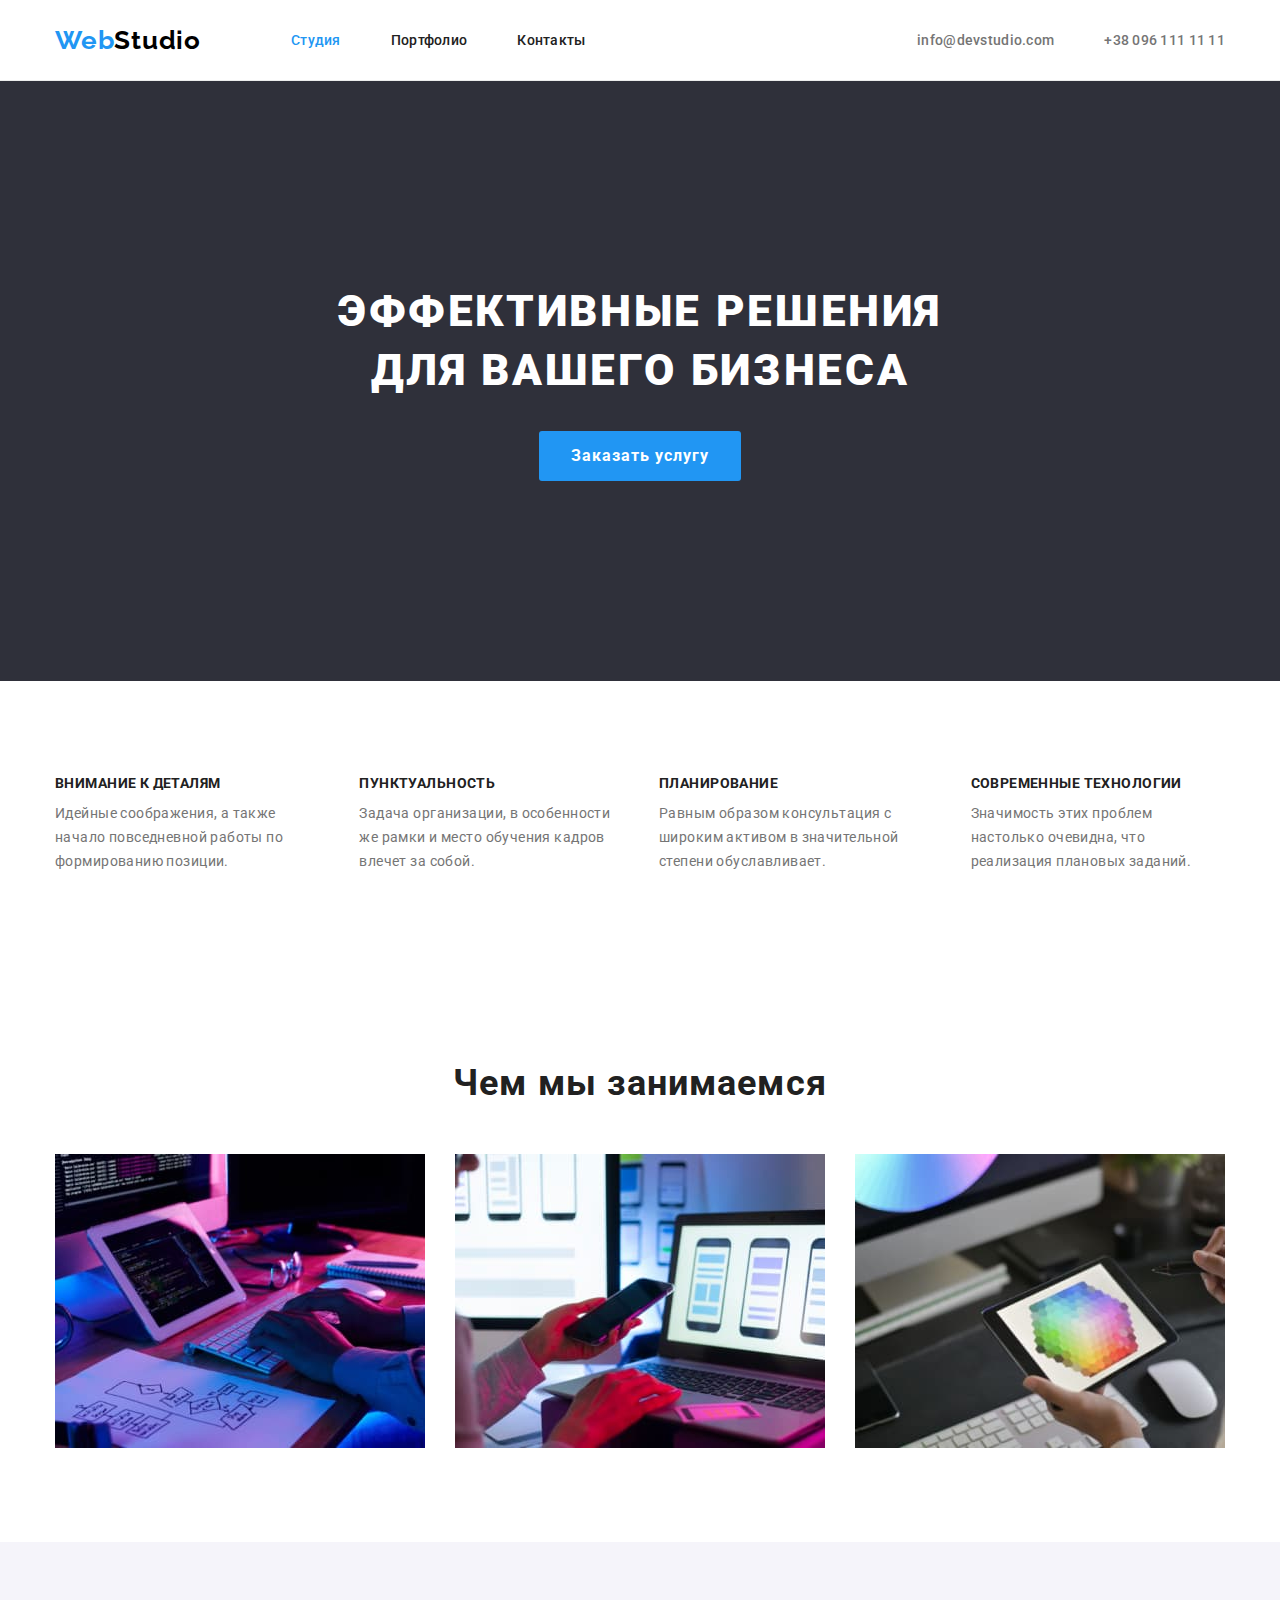
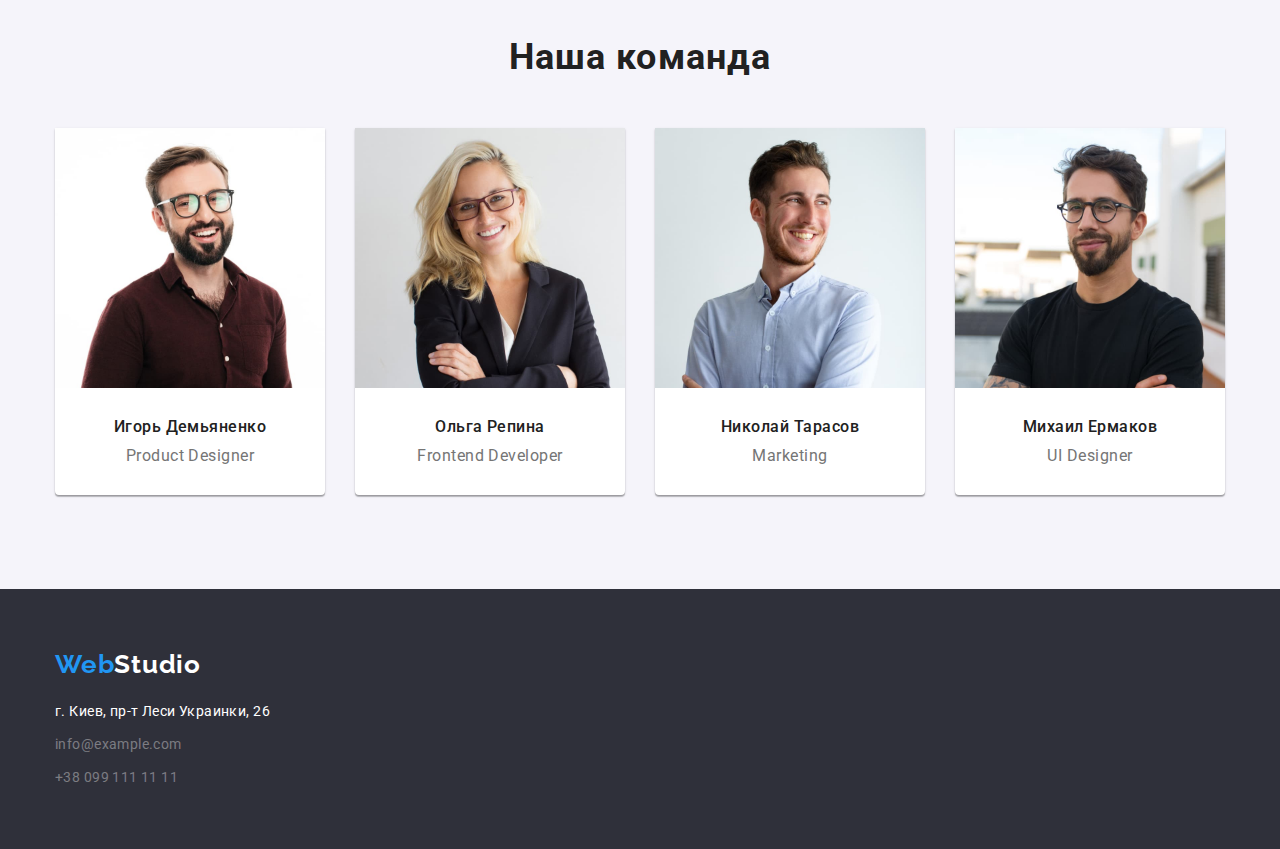
==== commit 0f88570d: "правки" ====
--- a/index.html
+++ b/index.html
@@ -13,18 +13,18 @@
     <link rel="stylesheet" href="./css/style.css">
  </head>
    <body>
-       <!--LOGO----NAV--> 
+       <!--LOGONAV--> 
         <header class="header">
             <div class="container header-container"> 
                 <nav class="nav">
                     <a class="logo" href="./index.html" lang="en">Web<span class="logo-color">Studio</span> </a>
-                    <ul class="nav-list list">
+                    <ul class="nav-list">
                         <li class="nav-item"><a href="" class="nav-link link current">Студия</a></li>
                         <li class="nav-item"><a href="./portfolio.html" class="nav-link link">Портфолио</a></li>
                         <li class="nav-item"><a href="" class="nav-link link">Контакты</a> </li>
                     </ul>
                 </nav>    
-                    <ul class="contact-list list">
+                    <ul class="contact-list">
                         <li class="contact-item">
                             <a href="mailto:info@devstudio.com" class="contact-link link">info@devstudio.com</a>
                         </li>
@@ -35,16 +35,16 @@
             </div>
         </header>
         <main>
-            <!----BOX ------>
+            <!--BOX-->
             <section  class="section box">
                 <h1 class="box-title">Эффективные решения <br> для вашего бизнеса</h1>
                 <button type="button" class="box-button">Заказать услугу</button>   
             </section>
             <!--ПРЕТМУЩЕСТВА-->
-            <section class="benefits section">
+            <section class="section">
                 <div class="container"> 
                     <h2 hidden> Наши преимущества</h2>
-                    <ul class="benefits-list list">
+                    <ul class="benefits-list">
                         <li class="benefits-item">
                             <h3 class="benefits-title">Внимание к деталям</h3>
                             <p class="benefits-text">
@@ -76,7 +76,7 @@
             <section class="directions section">
                 <div class="container">
                     <h2 class="directions-title">Чем мы занимаемся</h2>
-                    <ul class="directions-list list"> 
+                    <ul class="directions-list"> 
                         <li class="directions-item">
                             <a href="#" class="directions-link"><img src="./images/box1.jpg" alt="Работает за компютером"  width="370" height="297"></a>
                         </li>  
@@ -90,9 +90,9 @@
             </section>   
             <!--Наша команда-->
                 <section class="team section">
-                    <div class="container team-container"> 
+                    <div class="container"> 
                         <h2 class="team-title">Наша команда</h2>
-                        <ul class="team-list list">
+                        <ul class="team-list">
                             <li class="team-item">
                                 <img src="./images/productdesigner.jpg" alt="Фото Игоря Демьяненко" width="270" height="260">
                                 <div class="team-item-text-container">
@@ -131,7 +131,7 @@
                 <a class="footer-logo"  href="./index.html" lang="en" >Web<span class="footer-color">Studio</span></a> 
                 
                 <address class="address">
-                    <ul class="address-list list">
+                    <ul class="address-list">
                         <li class="address-item">
                             <a href="https://www.google.com.ua/maps/place/%D0%B1%D1%83%D0%BB.+%D0%9B%D0%B5%D1%81%D0%B8+%D0%A3%D0%BA%D1%80%D0%B0%D0%B8%D0%BD%D0%BA%D0%B8,+26,+%D0%9A%D0%B8%D0%B5%D0%B2,+02000/@50.4265807,30.5361971,17z/data=!3m1!4b1!4m5!3m4!1s0x40d4cf0e033ecbe9:0x57a4dffefec77da0!8m2!3d50.4265807!4d30.5383858?hl=ru" 
                                 target="_blank" class="footer-address">г. Киев, пр-т Леси Украинки, 26</a>
--- a/css/style.css
+++ b/css/style.css
@@ -29,15 +29,12 @@
     width: 1200px;
     padding: 0 15px;
     margin: 0 auto;
-
-   /*outline: 2px solid red;
-    background-color: coral;*/
 }
 body {
     font-family: roboto, sans-serif;
 }
 
-.list {
+ul {
     list-style: none;
     padding: 0;
     margin: 0;
@@ -134,6 +131,7 @@
     flex-direction: column;
     justify-content: center;
     align-items: center;
+    
     text-align: center;
     height: 600px;
 
@@ -166,6 +164,8 @@
     letter-spacing: 0.06em;
     border: 0px;
     border-radius: 3px;
+
+    padding: 10px 32px;
 }
 .box-button:hover,
 .box-button:focus {
@@ -182,6 +182,7 @@
     line-height: 1.17;
     text-transform: uppercase;
     letter-spacing: 0.03em;
+    margin-bottom: 10px;
 }
 .benefits-text {
     color: var(--primary-text-color);
@@ -196,8 +197,9 @@
 .benefits-list .benefits-item+.benefits-item {
     margin-left: 30px;
 }
-.benefits.section {
+.section {
     padding-top: 94px;
+    padding-bottom: 94px; 
 }
 
 /* Чем мы занимаемся----------*/
@@ -224,9 +226,11 @@
 
 /*Наша команда----------------*/
 
+/*.team.section{
+    padding-top: 94px;
+}*/
 .team-title {
-    padding-top: 94px;
-
+    
     color: var(--title-text-color);
     font-weight: 700;
     font-size: 36px;
@@ -273,12 +277,13 @@
 .team-list{
     display: flex;
     margin-top: 50px;
-    padding-bottom: 94px;
+   
 }
 .team-item-text-container{
-    margin: 30px 0;
+    padding: 30px 0;
 }
 /*footer*/
+
 .footer {
     background-color: var(--color-background);
     padding: 60px 0;
@@ -326,40 +331,94 @@
 }
 
 
-/* портфолио*/
+
+/* Портфолио---------*/
+
+.filter-list{
+    display: flex;
+    justify-content: center;
+
+    margin-bottom: 50px;
+}
+.section {
+    padding-top: 94px;
+    padding-bottom: 94px;
+
+     /*outline: 2px solid red;
+    background-color: coral;*/
+}
+.filter-list-item+.filter-list-item {
+    margin-left: 8px;
+}
 .filter-button {
+    margin: 0 auto;
+    border-radius: 4px ;
+    padding: 6px 22px;
+    
+    transition-property: background-color;
+    transition-duration: 1s;
+    transition-delay: 0s, 1s;
+
+    font-family: Roboto,sans-serif;
     color: var(--title-text-color);
     background-color: var(--background-button-member);
     font-weight: 500;
     font-size: 16px;
     line-height: 1.63;
+    letter-spacing: 0.03em;
     text-align: center;
     cursor: pointer;
     text-transform: none;
-    letter-spacing: 0.03em;
     font-family: inherit;
-    border: none;
-}
-
+    border: transparent;
+}
 .filter-button:hover,
-.filters-button:focus {
+.filter-button:focus {
     background-color: var(--accent-color);
     color: var(--primary-color-white);
 }
 
-.presentation-subject {
+/*projects-list*/
+
+.projects-list{
+    display: flex;
+    flex-wrap: wrap;
+    margin-top: -15px;
+    margin-right: -15px;
+    margin-bottom: -15px;
+    margin-left: -15px;
+}
+.projects-list-item{
+    margin: 15px;
+    flex-basis: calc((100% - 90px) / 3);
+}
+
+.projects-list-title {
     color: var(--title-text-color);
     font-weight: 700;
     font-size: 18px;
     line-height: 2;
-    text-transform: none;
     letter-spacing: 0.06em;
-}
-
-.presentation-direction {
+    text-transform: none;
+    text-decoration: none;
+
+    margin-bottom: 4px;
+}
+.projects-list-text {
     color: var(--primary-text-color);
     font-size: 16px;
     line-height: 1.88;
-    text-transform: none;
-    letter-spacing: 0.03em;
-}
+    letter-spacing: 0.03em;
+    text-transform: none;
+}
+.projects-link{
+     text-transform: none;
+     text-decoration: none;
+}
+.projects-title-text-container{
+   padding: 20px 24px; 
+   border-right: 1px solid #ececec;
+   border-bottom: 1px solid #ececec;
+   border-left: 1px solid #ececec;
+}
+
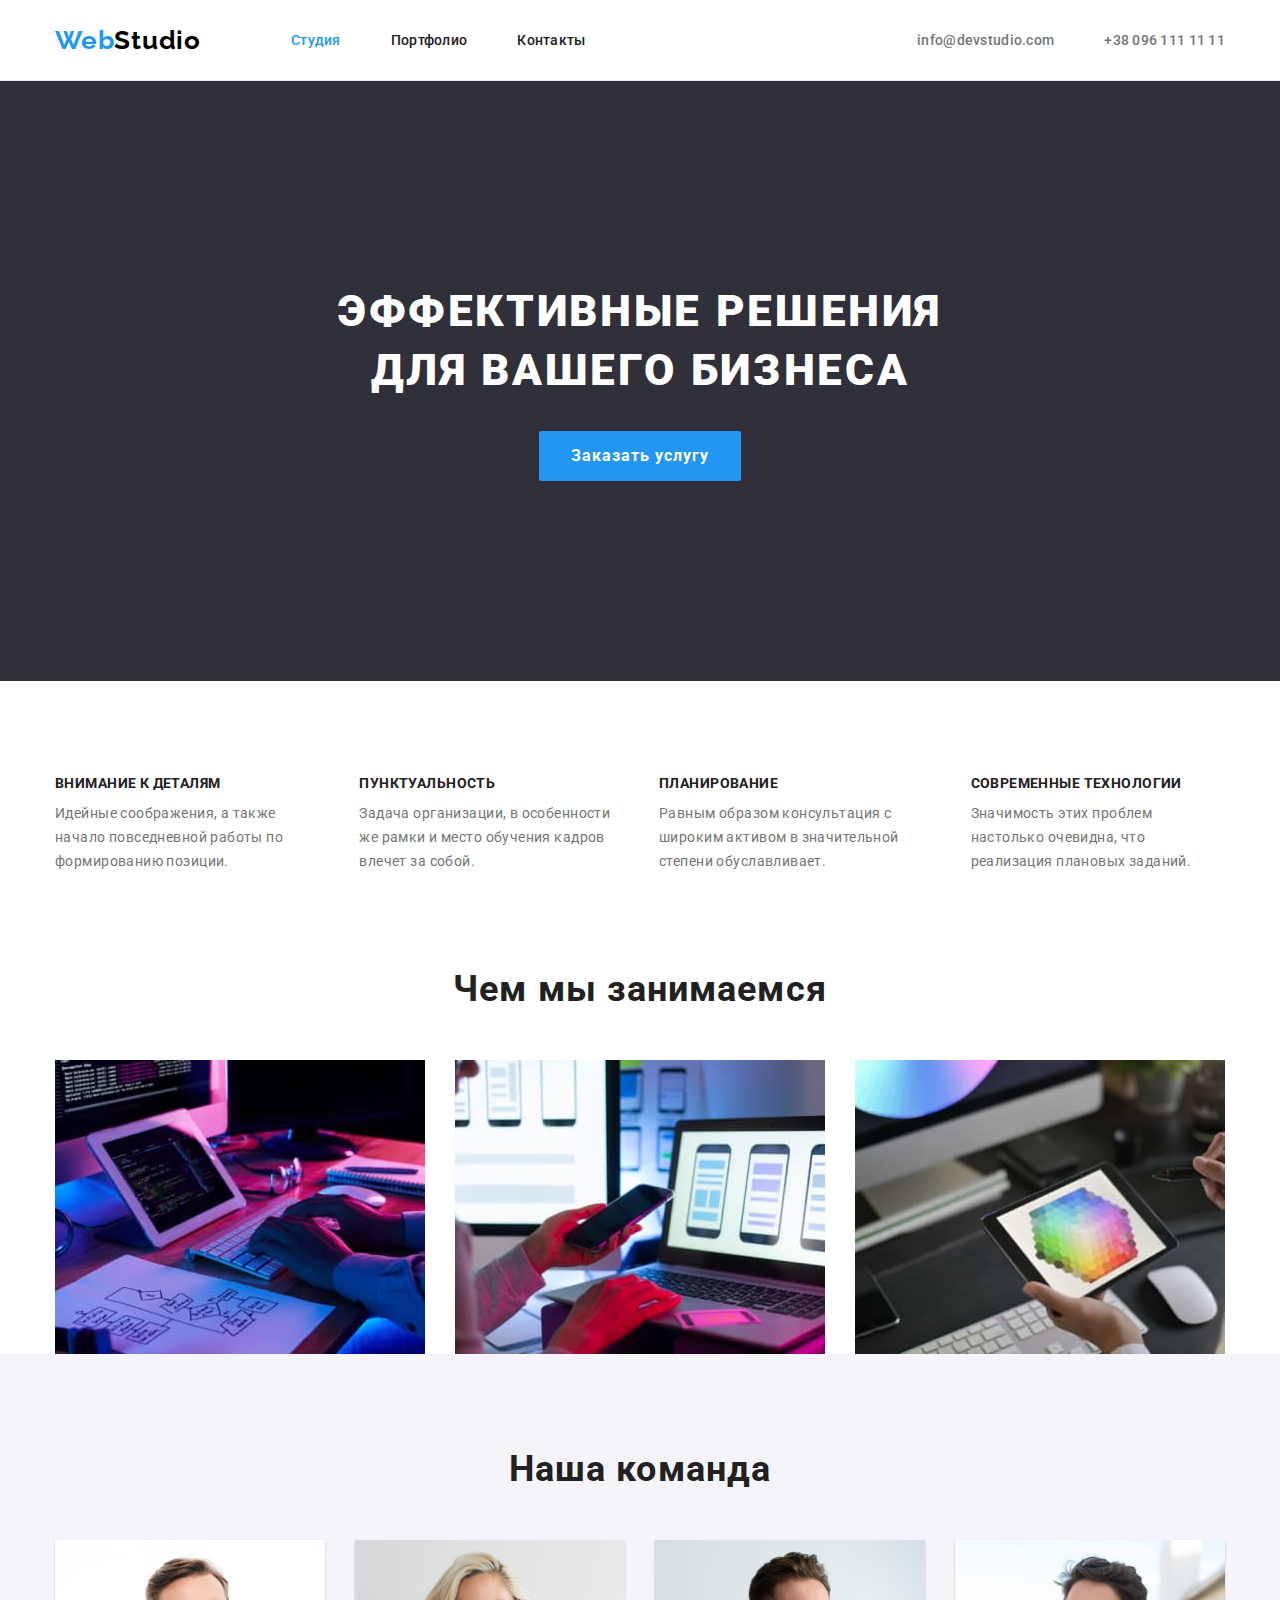
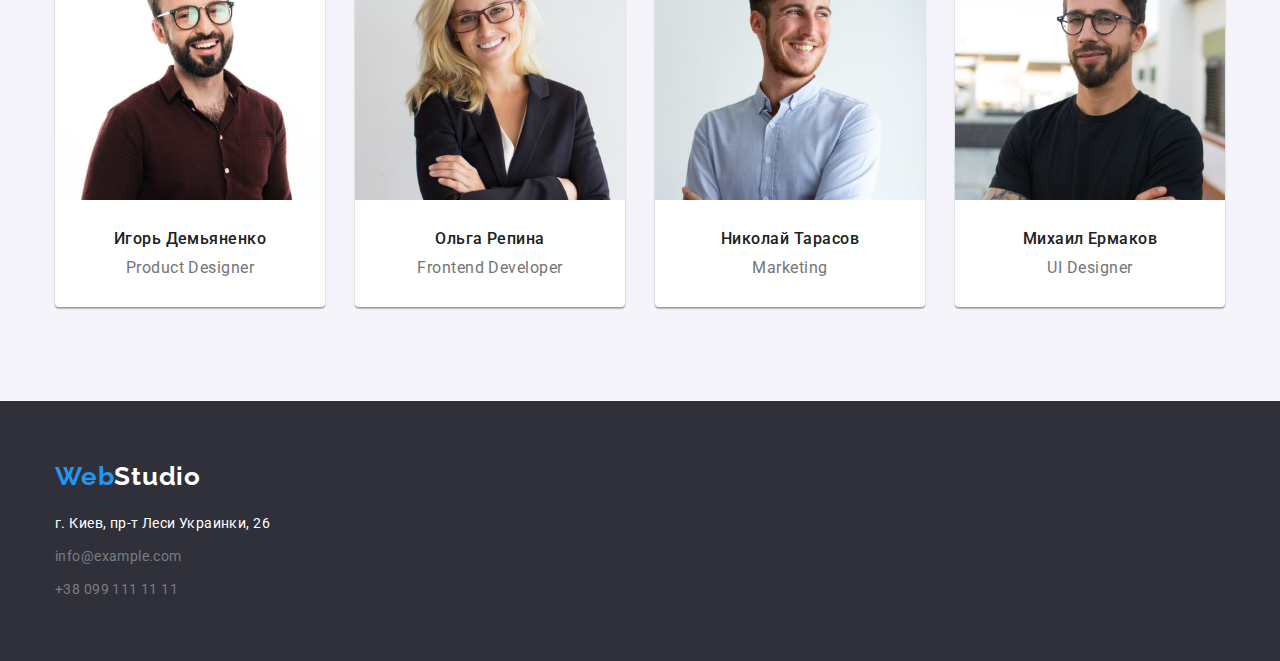
==== commit 77f7e8de: "скрытый заголовок" ====
--- a/index.html
+++ b/index.html
@@ -43,7 +43,7 @@
             <!--ПРЕТМУЩЕСТВА-->
             <section class="section">
                 <div class="container"> 
-                    <h2 hidden> Наши преимущества</h2>
+                    <h2 class="visually-hidden" visually-hidden> Наши преимущества</h2>
                     <ul class="benefits-list">
                         <li class="benefits-item">
                             <h3 class="benefits-title">Внимание к деталям</h3>
--- a/css/style.css
+++ b/css/style.css
@@ -32,6 +32,7 @@
 }
 body {
     font-family: roboto, sans-serif;
+    min-width: 1200px
 }
 
 ul {
@@ -136,6 +137,8 @@
     height: 600px;
 
     background-color: var(--color-background);
+    
+
 }
 .box-title {
     width: 696px;
@@ -200,6 +203,17 @@
 .section {
     padding-top: 94px;
     padding-bottom: 94px; 
+}
+/* скрытый заголовок*/
+.visually-hidden {
+    position: absolute;
+    width: 1px;
+    height: 1px;
+    margin: -1px;
+    padding: 0;
+    overflow: hidden;
+    border: 0;
+    clip: rect(0 0 0 0);
 }
 
 /* Чем мы занимаемся----------*/
@@ -221,16 +235,21 @@
     margin-left: 30px;
 }
 .directions.section{
-    padding-top: 94px;
+    padding-top: 0; 
+    padding-bottom: 0;
 }
 
 /*Наша команда----------------*/
 
-/*.team.section{
-    padding-top: 94px;
-}*/
+.team-list{
+    display: flex;
+    margin-top: 50px;
+}
+.team-item-text-container{
+    padding: 30px 0;
+}
+
 .team-title {
-    
     color: var(--title-text-color);
     font-weight: 700;
     font-size: 36px;
@@ -274,14 +293,7 @@
     text-transform: none;
     letter-spacing: 0.03em;
 }
-.team-list{
-    display: flex;
-    margin-top: 50px;
-   
-}
-.team-item-text-container{
-    padding: 30px 0;
-}
+
 /*footer*/
 
 .footer {
@@ -383,16 +395,13 @@
 .projects-list{
     display: flex;
     flex-wrap: wrap;
-    margin-top: -15px;
-    margin-right: -15px;
-    margin-bottom: -15px;
-    margin-left: -15px;
+    margin: -15px;
+    
 }
 .projects-list-item{
     margin: 15px;
     flex-basis: calc((100% - 90px) / 3);
 }
-
 .projects-list-title {
     color: var(--title-text-color);
     font-weight: 700;
